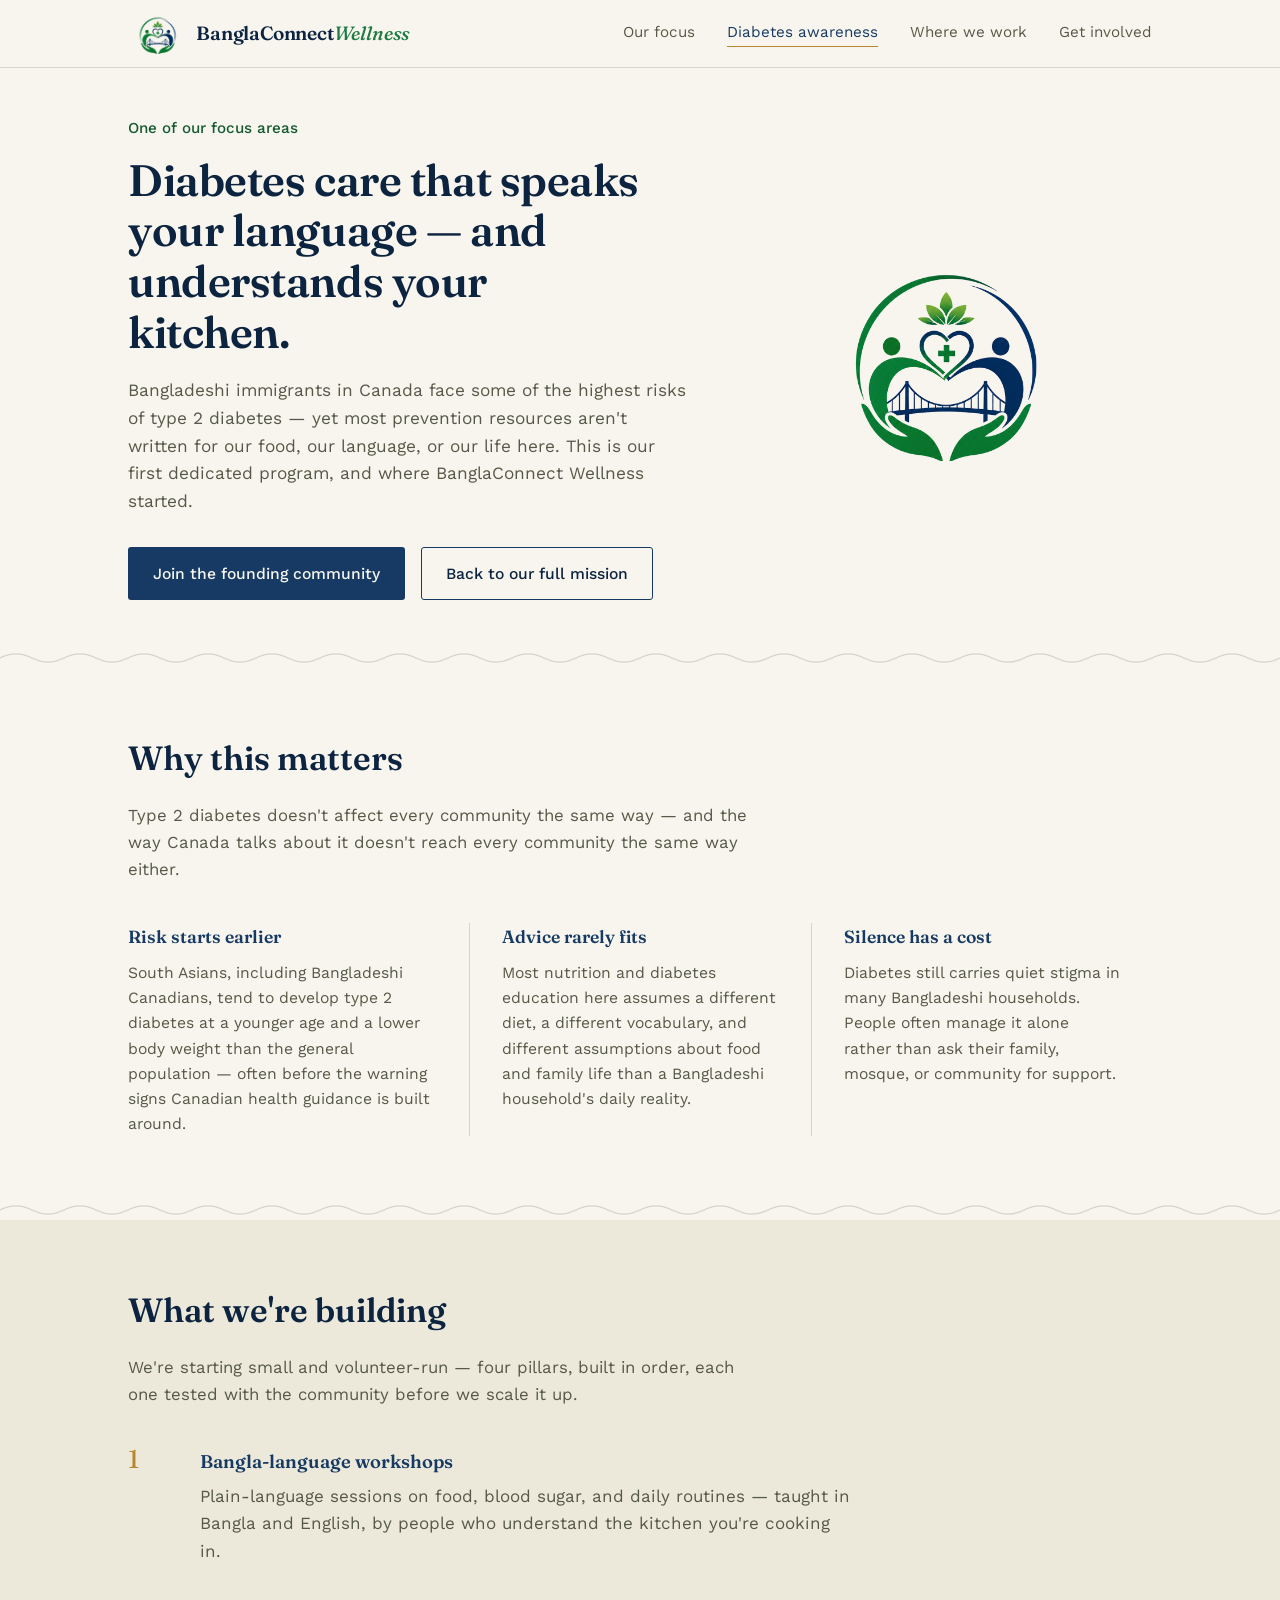
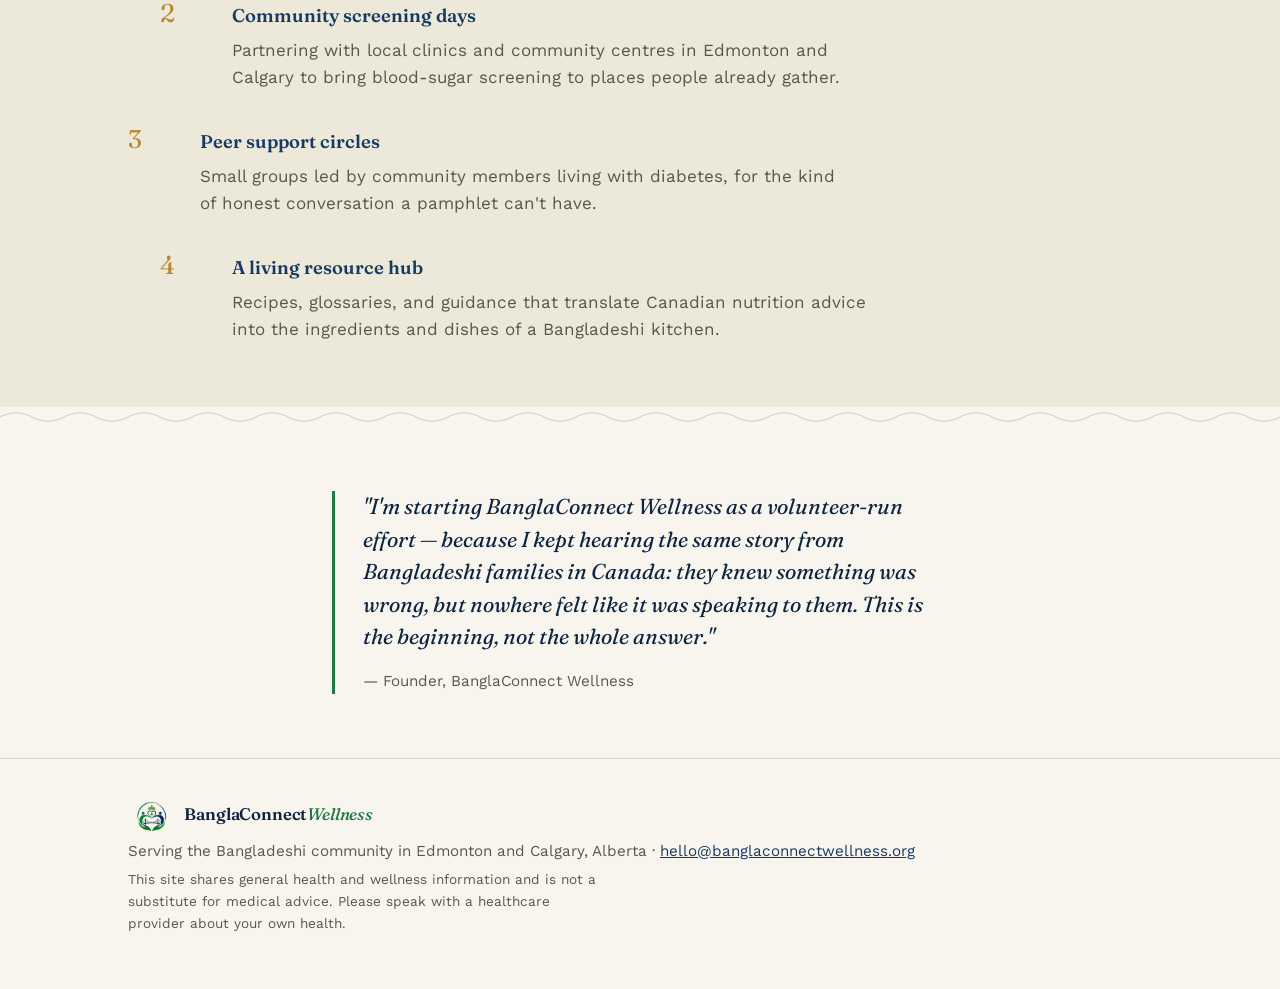
==== diabetes.html @ e82d90d2 "Add files via upload" ====
<!doctype html>
<html lang="en">
<head>
<meta charset="UTF-8">
<meta name="viewport" content="width=device-width, initial-scale=1.0">
<title>Diabetes Awareness — BanglaConnect Wellness</title>
<meta name="description" content="BanglaConnect Wellness's diabetes awareness program: Bangla-language workshops, community screening days, peer support circles, and a bilingual resource hub.">
<link rel="icon" type="image/png" sizes="32x32" href="assets/favicon-32.png">
<link rel="icon" type="image/png" sizes="192x192" href="assets/favicon-192.png">
<link rel="apple-touch-icon" href="assets/favicon-192.png">
<link rel="preconnect" href="https://fonts.googleapis.com">
<link rel="preconnect" href="https://fonts.gstatic.com" crossorigin>
<link href="https://fonts.googleapis.com/css2?family=Fraunces:opsz,wght@9..144,400;9..144,500;9..144,600;9..144,700&family=Work+Sans:wght@400;500;600&display=swap" rel="stylesheet">
<link rel="stylesheet" href="styles.css">
</head>
<body>

<a class="skip-link" href="#main">Skip to content</a>

<header class="site-header">
  <div class="wrap header-inner">
    <a href="index.html" class="brand">
      <img src="assets/logo-mark.png" alt="" class="brand-mark">
      <span class="wordmark">BanglaConnect<span>Wellness</span></span>
    </a>
    <button class="nav-toggle" id="navToggle" aria-expanded="false" aria-controls="siteNav">
      <span></span><span></span><span></span>
      <span class="sr-only">Menu</span>
    </button>
    <nav class="site-nav" id="siteNav">
      <a href="index.html#focus">Our focus</a>
      <a href="diabetes.html" aria-current="page">Diabetes awareness</a>
      <a href="index.html#where">Where we work</a>
      <a href="index.html#involved">Get involved</a>
    </nav>
  </div>
</header>

<main id="main">

  <section class="hero hero-compact">
    <div class="wrap hero-inner">
      <div class="hero-copy">
        <p class="kicker">One of our focus areas</p>
        <h1>Diabetes care that speaks your language — and understands your kitchen.</h1>
        <p class="hero-lede">
          Bangladeshi immigrants in Canada face some of the highest risks of type 2 diabetes —
          yet most prevention resources aren't written for our food, our language, or our life
          here. This is our first dedicated program, and where BanglaConnect Wellness started.
        </p>
        <div class="hero-actions">
          <a href="index.html#involved" class="btn btn-primary">Join the founding community</a>
          <a href="index.html" class="btn btn-ghost">Back to our full mission</a>
        </div>
      </div>
      <div class="hero-art">
        <img src="assets/logo-mark.png" alt="" class="hero-logo">
      </div>
    </div>
  </section>

  <div class="divider" aria-hidden="true"><svg viewBox="0 0 1200 24" preserveAspectRatio="none"><path d="M0 12 Q 15 2 30 12 T 60 12 T 90 12 T 120 12 T 150 12 T 180 12 T 210 12 T 240 12 T 270 12 T 300 12 T 330 12 T 360 12 T 390 12 T 420 12 T 450 12 T 480 12 T 510 12 T 540 12 T 570 12 T 600 12 T 630 12 T 660 12 T 690 12 T 720 12 T 750 12 T 780 12 T 810 12 T 840 12 T 870 12 T 900 12 T 930 12 T 960 12 T 990 12 T 1020 12 T 1050 12 T 1080 12 T 1110 12 T 1140 12 T 1170 12 T 1200 12" /></svg></div>

  <section class="section" id="why">
    <div class="wrap">
      <h2>Why this matters</h2>
      <p class="section-intro">
        Type 2 diabetes doesn't affect every community the same way — and the way Canada talks
        about it doesn't reach every community the same way either.
      </p>
      <div class="fact-row">
        <div class="fact">
          <h3>Risk starts earlier</h3>
          <p>South Asians, including Bangladeshi Canadians, tend to develop type 2 diabetes at a
          younger age and a lower body weight than the general population — often before the
          warning signs Canadian health guidance is built around.</p>
        </div>
        <div class="fact">
          <h3>Advice rarely fits</h3>
          <p>Most nutrition and diabetes education here assumes a different diet, a different
          vocabulary, and different assumptions about food and family life than a Bangladeshi
          household's daily reality.</p>
        </div>
        <div class="fact">
          <h3>Silence has a cost</h3>
          <p>Diabetes still carries quiet stigma in many Bangladeshi households. People often
          manage it alone rather than ask their family, mosque, or community for support.</p>
        </div>
      </div>
    </div>
  </section>

  <div class="divider" aria-hidden="true"><svg viewBox="0 0 1200 24" preserveAspectRatio="none"><path d="M0 12 Q 15 2 30 12 T 60 12 T 90 12 T 120 12 T 150 12 T 180 12 T 210 12 T 240 12 T 270 12 T 300 12 T 330 12 T 360 12 T 390 12 T 420 12 T 450 12 T 480 12 T 510 12 T 540 12 T 570 12 T 600 12 T 630 12 T 660 12 T 690 12 T 720 12 T 750 12 T 780 12 T 810 12 T 840 12 T 870 12 T 900 12 T 930 12 T 960 12 T 990 12 T 1020 12 T 1050 12 T 1080 12 T 1110 12 T 1140 12 T 1170 12 T 1200 12" /></svg></div>

  <section class="section section-alt" id="programs">
    <div class="wrap">
      <h2>What we're building</h2>
      <p class="section-intro">
        We're starting small and volunteer-run — four pillars, built in order, each one tested
        with the community before we scale it up.
      </p>
      <ol class="program-list">
        <li>
          <span class="program-num">1</span>
          <div>
            <h3>Bangla-language workshops</h3>
            <p>Plain-language sessions on food, blood sugar, and daily routines — taught in
            Bangla and English, by people who understand the kitchen you're cooking in.</p>
          </div>
        </li>
        <li>
          <span class="program-num">2</span>
          <div>
            <h3>Community screening days</h3>
            <p>Partnering with local clinics and community centres in Edmonton and Calgary to
            bring blood-sugar screening to places people already gather.</p>
          </div>
        </li>
        <li>
          <span class="program-num">3</span>
          <div>
            <h3>Peer support circles</h3>
            <p>Small groups led by community members living with diabetes, for the kind of
            honest conversation a pamphlet can't have.</p>
          </div>
        </li>
        <li>
          <span class="program-num">4</span>
          <div>
            <h3>A living resource hub</h3>
            <p>Recipes, glossaries, and guidance that translate Canadian nutrition advice into
            the ingredients and dishes of a Bangladeshi kitchen.</p>
          </div>
        </li>
      </ol>
    </div>
  </section>

  <div class="divider" aria-hidden="true"><svg viewBox="0 0 1200 24" preserveAspectRatio="none"><path d="M0 12 Q 15 2 30 12 T 60 12 T 90 12 T 120 12 T 150 12 T 180 12 T 210 12 T 240 12 T 270 12 T 300 12 T 330 12 T 360 12 T 390 12 T 420 12 T 450 12 T 480 12 T 510 12 T 540 12 T 570 12 T 600 12 T 630 12 T 660 12 T 690 12 T 720 12 T 750 12 T 780 12 T 810 12 T 840 12 T 870 12 T 900 12 T 930 12 T 960 12 T 990 12 T 1020 12 T 1050 12 T 1080 12 T 1110 12 T 1140 12 T 1170 12 T 1200 12" /></svg></div>

  <section class="section" id="founder">
    <div class="wrap founder-wrap">
      <blockquote class="founder-quote">
        <p>"I'm starting BanglaConnect Wellness as a volunteer-run effort — because I kept
        hearing the same story from Bangladeshi families in Canada: they knew something was
        wrong, but nowhere felt like it was speaking to them. This is the beginning, not the
        whole answer."</p>
        <footer>— Founder, BanglaConnect Wellness</footer>
      </blockquote>
    </div>
  </section>

</main>

<footer class="site-footer">
  <div class="wrap footer-inner">
    <div class="footer-brand">
      <img src="assets/logo-mark.png" alt="" class="footer-mark">
      <p class="wordmark small">BanglaConnect<span>Wellness</span></p>
    </div>
    <p class="footer-meta">Serving the Bangladeshi community in Edmonton and Calgary, Alberta · <a href="mailto:hello@banglaconnectwellness.org">hello@banglaconnectwellness.org</a></p>
    <p class="footer-note">This site shares general health and wellness information and is not a substitute for medical advice. Please speak with a healthcare provider about your own health.</p>
  </div>
</footer>

<script src="script.js"></script>
</body>
</html>
---- styles.css ----
/* ===========================================================
   BanglaConnect Wellness — design tokens
   =========================================================== */
:root {
  --paper: #F7F5EE;
  --paper-alt: #ECE8DA;
  --green: #1E7A42;
  --green-deep: #145A30;
  --green-light: #4FA968;
  --navy: #163A63;
  --navy-deep: #0D2440;
  --gold: #B8862E;
  --ink: #24281F;
  --ink-soft: #565947;
  --line: rgba(22, 30, 20, 0.15);

  --font-display: "Fraunces", Georgia, serif;
  --font-body: "Work Sans", -apple-system, BlinkMacSystemFont, sans-serif;

  --max-width: 1080px;
}

* { box-sizing: border-box; }
html { scroll-behavior: smooth; }

@media (prefers-reduced-motion: reduce) {
  html { scroll-behavior: auto; }
  * { animation-duration: 0.001ms !important; animation-iteration-count: 1 !important; transition-duration: 0.001ms !important; }
}

body {
  margin: 0;
  background: var(--paper);
  color: var(--ink);
  font-family: var(--font-body);
  font-size: 17px;
  line-height: 1.6;
  -webkit-font-smoothing: antialiased;
}

.sr-only {
  position: absolute; width: 1px; height: 1px;
  padding: 0; margin: -1px; overflow: hidden;
  clip: rect(0,0,0,0); white-space: nowrap; border: 0;
}

.skip-link {
  position: absolute; left: -999px; top: 0;
  background: var(--navy-deep); color: var(--paper);
  padding: 0.75rem 1.25rem; z-index: 100;
}
.skip-link:focus { left: 1rem; top: 1rem; }

a { color: inherit; }
:focus-visible { outline: 2px solid var(--gold); outline-offset: 3px; }

.wrap {
  max-width: var(--max-width);
  margin: 0 auto;
  padding: 0 1.75rem;
}

h1, h2, h3 { font-family: var(--font-display); font-weight: 600; margin: 0; color: var(--navy-deep); }

/* ===========================================================
   Header
   =========================================================== */
.site-header {
  border-bottom: 1px solid var(--line);
  background: var(--paper);
  position: sticky; top: 0; z-index: 20;
}
.header-inner {
  display: flex; align-items: center; justify-content: space-between;
  padding-top: 0.85rem; padding-bottom: 0.85rem;
}
.brand { display: flex; align-items: center; gap: 0.6rem; text-decoration: none; }
.brand-mark { height: 40px; width: auto; display: block; }
.wordmark {
  font-family: var(--font-display);
  font-weight: 600;
  font-size: 1.2rem;
  color: var(--navy-deep);
  letter-spacing: -0.01em;
}
.wordmark span { color: var(--green); font-style: italic; font-weight: 500; }
.wordmark.small { font-size: 1.05rem; margin: 0; }

.site-nav { display: flex; gap: 2rem; }
.site-nav a {
  text-decoration: none;
  color: var(--ink-soft);
  font-size: 0.95rem;
  border-bottom: 1px solid transparent;
  padding-bottom: 2px;
  transition: border-color 0.15s ease, color 0.15s ease;
}
.site-nav a:hover, .site-nav a[aria-current="page"] { color: var(--navy); border-color: var(--gold); }

.nav-toggle {
  display: none;
  flex-direction: column;
  gap: 4px;
  background: none;
  border: none;
  cursor: pointer;
  padding: 0.5rem;
}
.nav-toggle span { width: 22px; height: 2px; background: var(--navy-deep); display: block; }

/* ===========================================================
   Hero
   =========================================================== */
.hero { padding: 4rem 0 3.5rem; }
.hero-compact { padding: 3rem 0 3rem; }
.hero-inner {
  display: grid;
  grid-template-columns: 1.15fr 0.85fr;
  gap: 3rem;
  align-items: center;
}
.kicker {
  font-family: var(--font-body);
  font-size: 0.95rem;
  color: var(--green-deep);
  margin: 0 0 0.9rem;
  font-weight: 500;
}
.hero h1 {
  font-size: clamp(1.9rem, 3.6vw, 2.75rem);
  line-height: 1.15;
  letter-spacing: -0.01em;
  margin-bottom: 1.25rem;
  max-width: 18ch;
}
.hero-lede {
  font-size: 1.08rem;
  color: var(--ink-soft);
  max-width: 52ch;
  margin: 0 0 2rem;
}
.hero-actions { display: flex; gap: 1rem; flex-wrap: wrap; }

.btn {
  display: inline-block;
  padding: 0.8rem 1.5rem;
  border-radius: 3px;
  text-decoration: none;
  font-weight: 500;
  font-size: 0.98rem;
  border: 1.5px solid transparent;
  transition: transform 0.12s ease, background 0.15s ease, border-color 0.15s ease, color 0.15s ease;
}
.btn-primary { background: var(--navy); color: var(--paper); }
.btn-primary:hover { background: var(--navy-deep); transform: translateY(-1px); }
.btn-ghost { border-color: var(--navy); color: var(--navy-deep); }
.btn-ghost:hover { border-color: var(--green); color: var(--green-deep); }

.hero-art { display: flex; justify-content: center; }
.hero-logo { width: 100%; max-width: 300px; height: auto; }

/* ===========================================================
   Dividers
   =========================================================== */
.divider { color: var(--line); }
.divider svg { display: block; width: 100%; height: 20px; }
.divider path { fill: none; stroke: currentColor; stroke-width: 1.5; }

/* ===========================================================
   Sections
   =========================================================== */
.section { padding: 4rem 0; }
.section-alt { background: var(--paper-alt); }
.section h2 { font-size: clamp(1.6rem, 3vw, 2.1rem); margin-bottom: 1rem; }
.section-intro {
  color: var(--ink-soft);
  max-width: 62ch;
  font-size: 1.05rem;
  margin: 0 0 2.5rem;
}

/* Mission / welcome text block */
.mission-wrap { max-width: 68ch; }
.mission-wrap p {
  font-size: 1.08rem;
  color: var(--ink-soft);
  margin: 0 0 1.3rem;
}
.mission-close { color: var(--ink); font-weight: 500; }
.tagline {
  font-family: var(--font-display);
  font-style: italic;
  font-size: 1.25rem;
  color: var(--green-deep);
  margin-top: 1.75rem !important;
  border-top: 1px solid var(--line);
  padding-top: 1.5rem;
}

/* Focus grid */
.focus-grid {
  display: grid;
  grid-template-columns: repeat(3, 1fr);
  gap: 2.25rem 2rem;
}
.focus-item h3 { font-size: 1.08rem; margin-bottom: 0.55rem; color: var(--navy); }
.focus-item p { color: var(--ink-soft); margin: 0; font-size: 0.98rem; }
.focus-item-feature {
  border-left: 3px solid var(--green);
  padding-left: 1.25rem;
}
.focus-link {
  display: inline-block;
  margin-top: 0.6rem;
  font-size: 0.92rem;
  color: var(--green-deep);
  text-decoration: underline;
  text-underline-offset: 3px;
}

.fact-row {
  display: grid;
  grid-template-columns: repeat(3, 1fr);
  gap: 0;
}
.fact {
  padding: 0 2rem;
  border-left: 1px solid var(--line);
}
.fact:first-child { border-left: none; padding-left: 0; }
.fact h3 { font-size: 1.1rem; margin-bottom: 0.6rem; color: var(--navy); }
.fact p { color: var(--ink-soft); margin: 0; font-size: 0.98rem; }

.program-list {
  list-style: none;
  margin: 0; padding: 0;
  display: flex; flex-direction: column;
  gap: 2.25rem;
}
.program-list li {
  display: grid;
  grid-template-columns: 3rem 1fr;
  gap: 1.5rem;
  max-width: 66ch;
}
.program-list li:nth-child(2) { margin-left: 2rem; }
.program-list li:nth-child(4) { margin-left: 2rem; }
.program-num {
  font-family: var(--font-display);
  font-size: 1.6rem;
  color: var(--gold);
  line-height: 1;
}
.program-list h3 { font-size: 1.15rem; margin-bottom: 0.4rem; color: var(--navy); }
.program-list p { margin: 0; color: var(--ink-soft); }

/* Where we work */
.city-row {
  display: grid;
  grid-template-columns: repeat(2, 1fr);
  gap: 2rem;
}
.city-block {
  border: 1px solid var(--line);
  padding: 1.75rem 2rem;
}
.city-block h3 { font-size: 1.15rem; margin-bottom: 0.5rem; color: var(--green-deep); }
.city-block p { margin: 0; color: var(--ink-soft); }

.founder-wrap { display: flex; justify-content: center; }
.founder-quote {
  margin: 0;
  max-width: 56ch;
  border-left: 3px solid var(--green);
  padding-left: 1.75rem;
}
.founder-quote p {
  font-family: var(--font-display);
  font-style: italic;
  font-size: 1.35rem;
  line-height: 1.5;
  color: var(--navy-deep);
  margin: 0 0 1rem;
}
.founder-quote footer {
  font-family: var(--font-body);
  font-style: normal;
  font-size: 0.95rem;
  color: var(--ink-soft);
}

.involve-row {
  display: grid;
  grid-template-columns: 1fr 1fr;
  gap: 2.5rem;
}
.involve-block {
  border: 1px solid var(--line);
  padding: 2rem;
}
.involve-block h3 { font-size: 1.2rem; margin-bottom: 0.6rem; color: var(--navy); }
.involve-block p { color: var(--ink-soft); margin: 0 0 1.5rem; }

/* ===========================================================
   Footer
   =========================================================== */
.site-footer {
  border-top: 1px solid var(--line);
  padding: 2.5rem 0 3rem;
}
.footer-brand { display: flex; align-items: center; gap: 0.6rem; margin-bottom: 0.5rem; }
.footer-mark { height: 32px; width: auto; }
.footer-inner p { margin: 0.4rem 0; }
.footer-meta { color: var(--ink-soft); font-size: 0.95rem; }
.footer-meta a { color: var(--navy); text-decoration: underline; }
.footer-note { color: var(--ink-soft); font-size: 0.85rem; max-width: 60ch; }

/* ===========================================================
   Responsive
   =========================================================== */
@media (max-width: 860px) {
  .hero-inner { grid-template-columns: 1fr; }
  .hero-art { order: -1; max-width: 200px; margin: 0 auto; }
  .focus-grid { grid-template-columns: repeat(2, 1fr); }
  .fact-row { grid-template-columns: 1fr; gap: 2rem; }
  .fact { border-left: none; padding-left: 0; border-top: 1px solid var(--line); padding-top: 1.5rem; }
  .fact:first-child { border-top: none; padding-top: 0; }
  .program-list li { grid-template-columns: 2.25rem 1fr; }
  .program-list li:nth-child(2), .program-list li:nth-child(4) { margin-left: 0; }
  .involve-row, .city-row { grid-template-columns: 1fr; gap: 1.5rem; }
}

@media (max-width: 700px) {
  .focus-grid { grid-template-columns: 1fr; }
  .nav-toggle { display: flex; }
  .site-nav {
    display: none;
    position: absolute;
    top: 100%; left: 0; right: 0;
    background: var(--paper);
    border-bottom: 1px solid var(--line);
    flex-direction: column;
    gap: 0;
    padding: 0.5rem 1.75rem 1.25rem;
  }
  .site-nav.open { display: flex; }
  .site-nav a { padding: 0.6rem 0; border-bottom: 1px solid var(--line); }
}
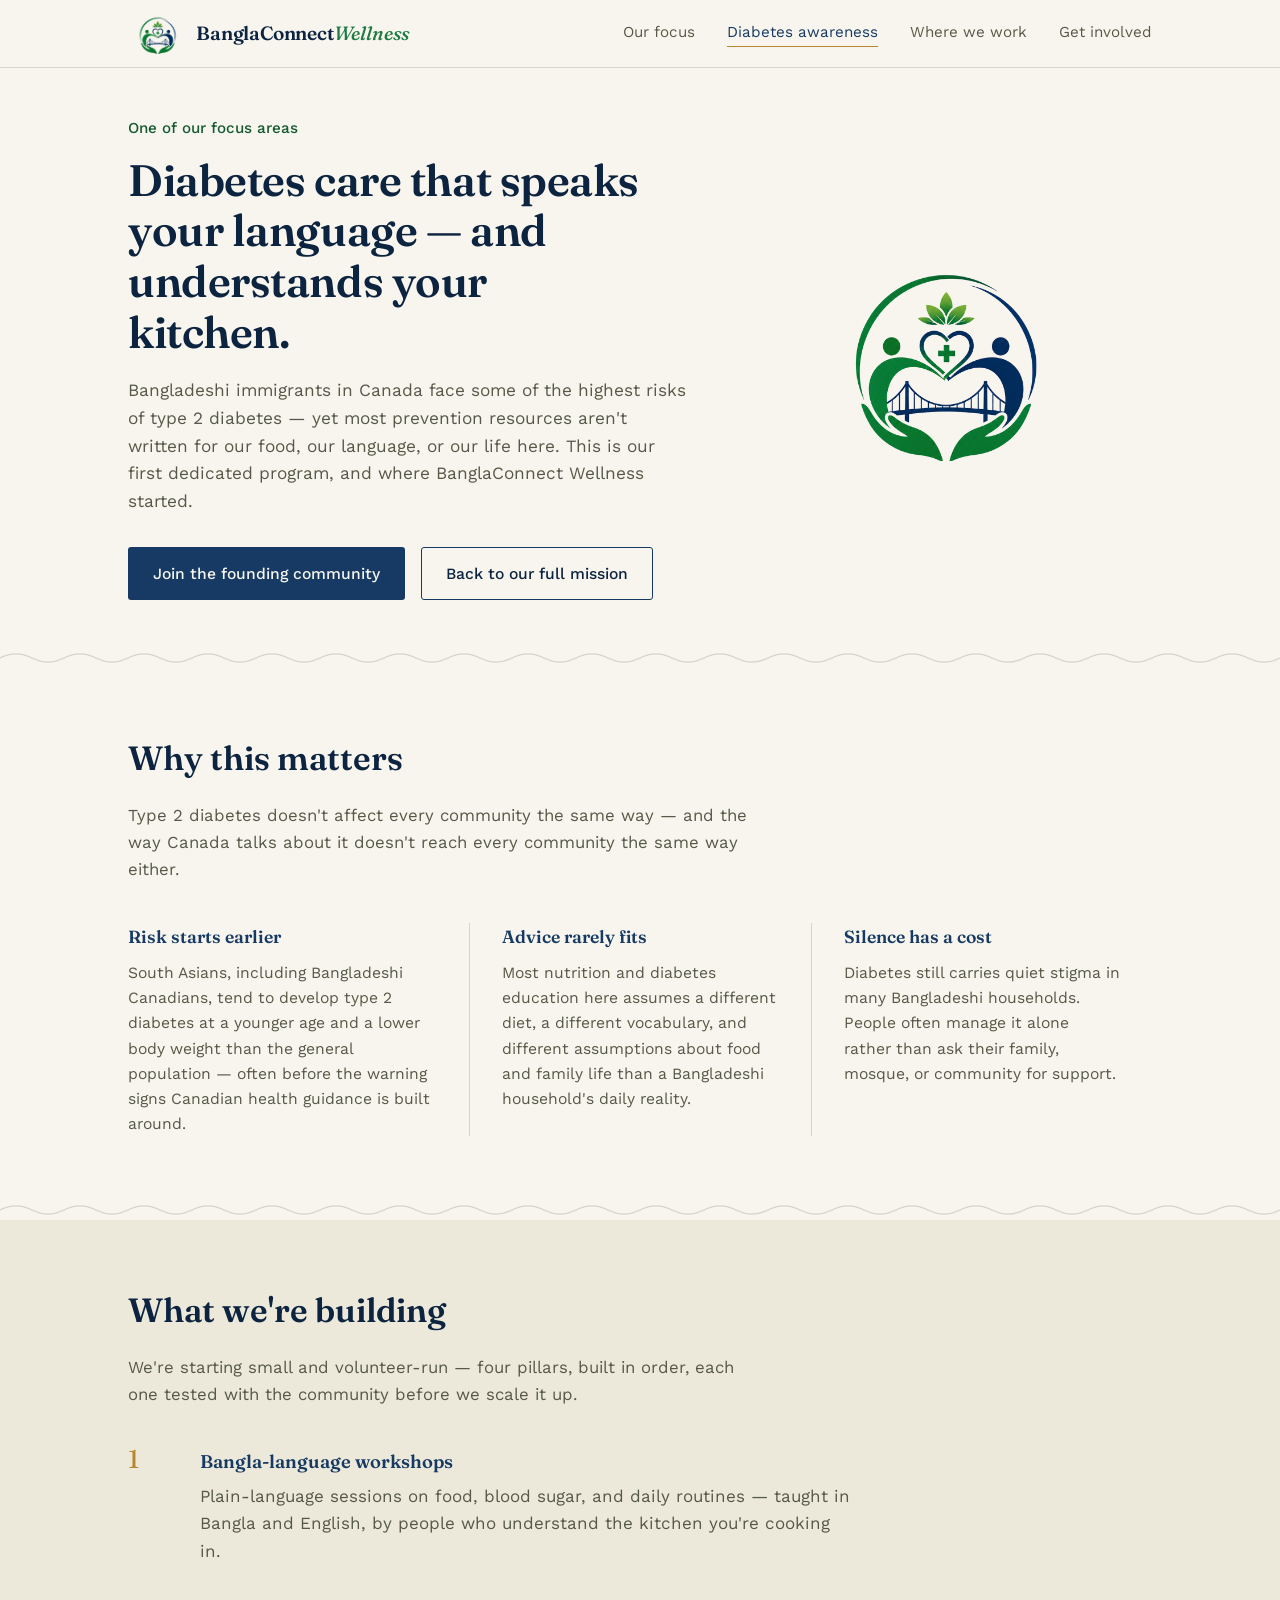
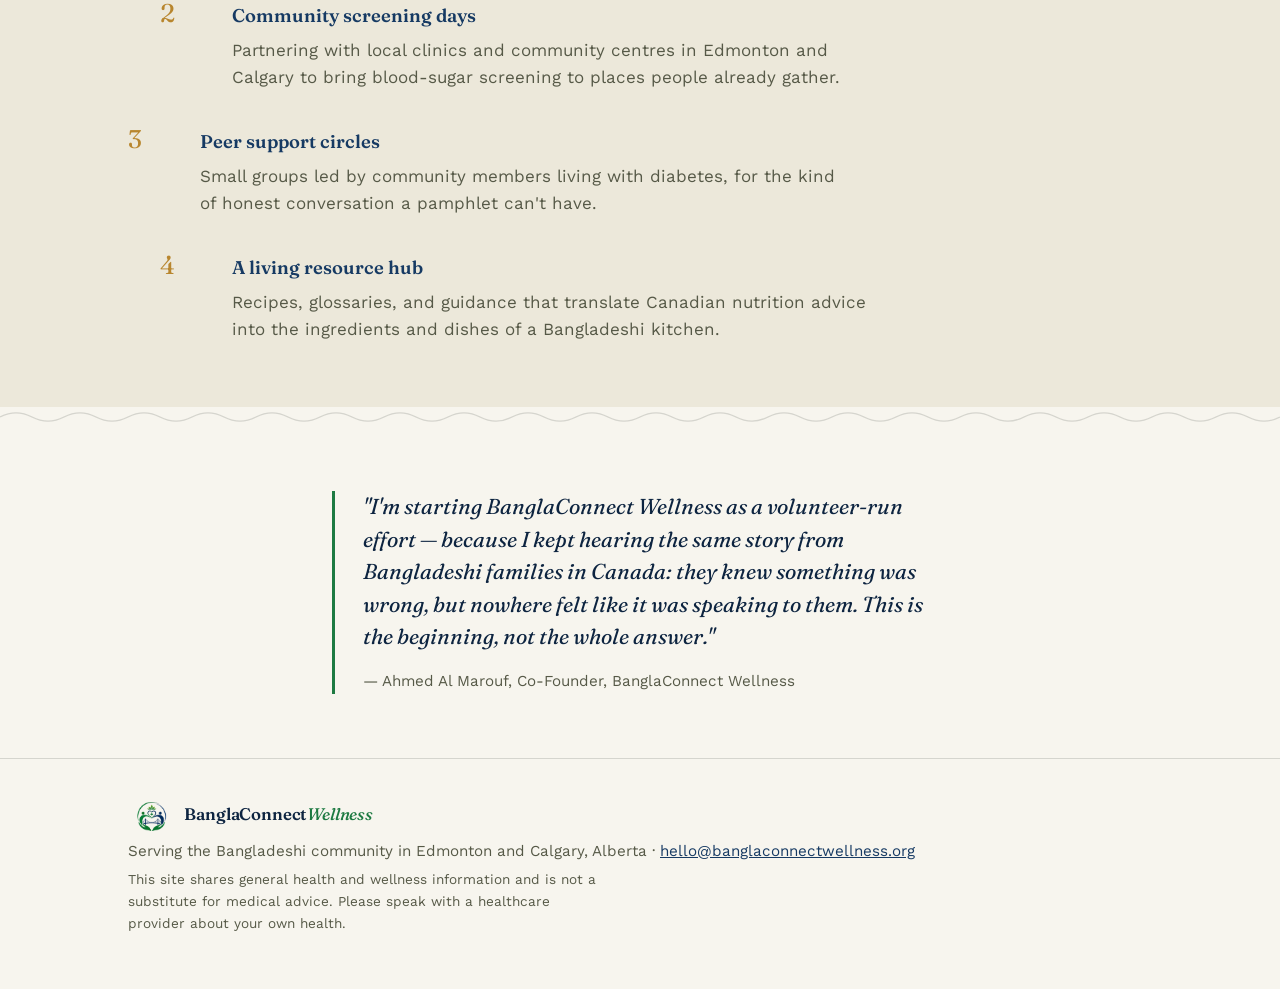
==== commit 1951ce7f: "Update diabetes.html" ====
--- a/diabetes.html
+++ b/diabetes.html
@@ -145,7 +145,7 @@
         hearing the same story from Bangladeshi families in Canada: they knew something was
         wrong, but nowhere felt like it was speaking to them. This is the beginning, not the
         whole answer."</p>
-        <footer>— Founder, BanglaConnect Wellness</footer>
+        <footer>— Ahmed Al Marouf, Co-Founder, BanglaConnect Wellness</footer>
       </blockquote>
     </div>
   </section>
